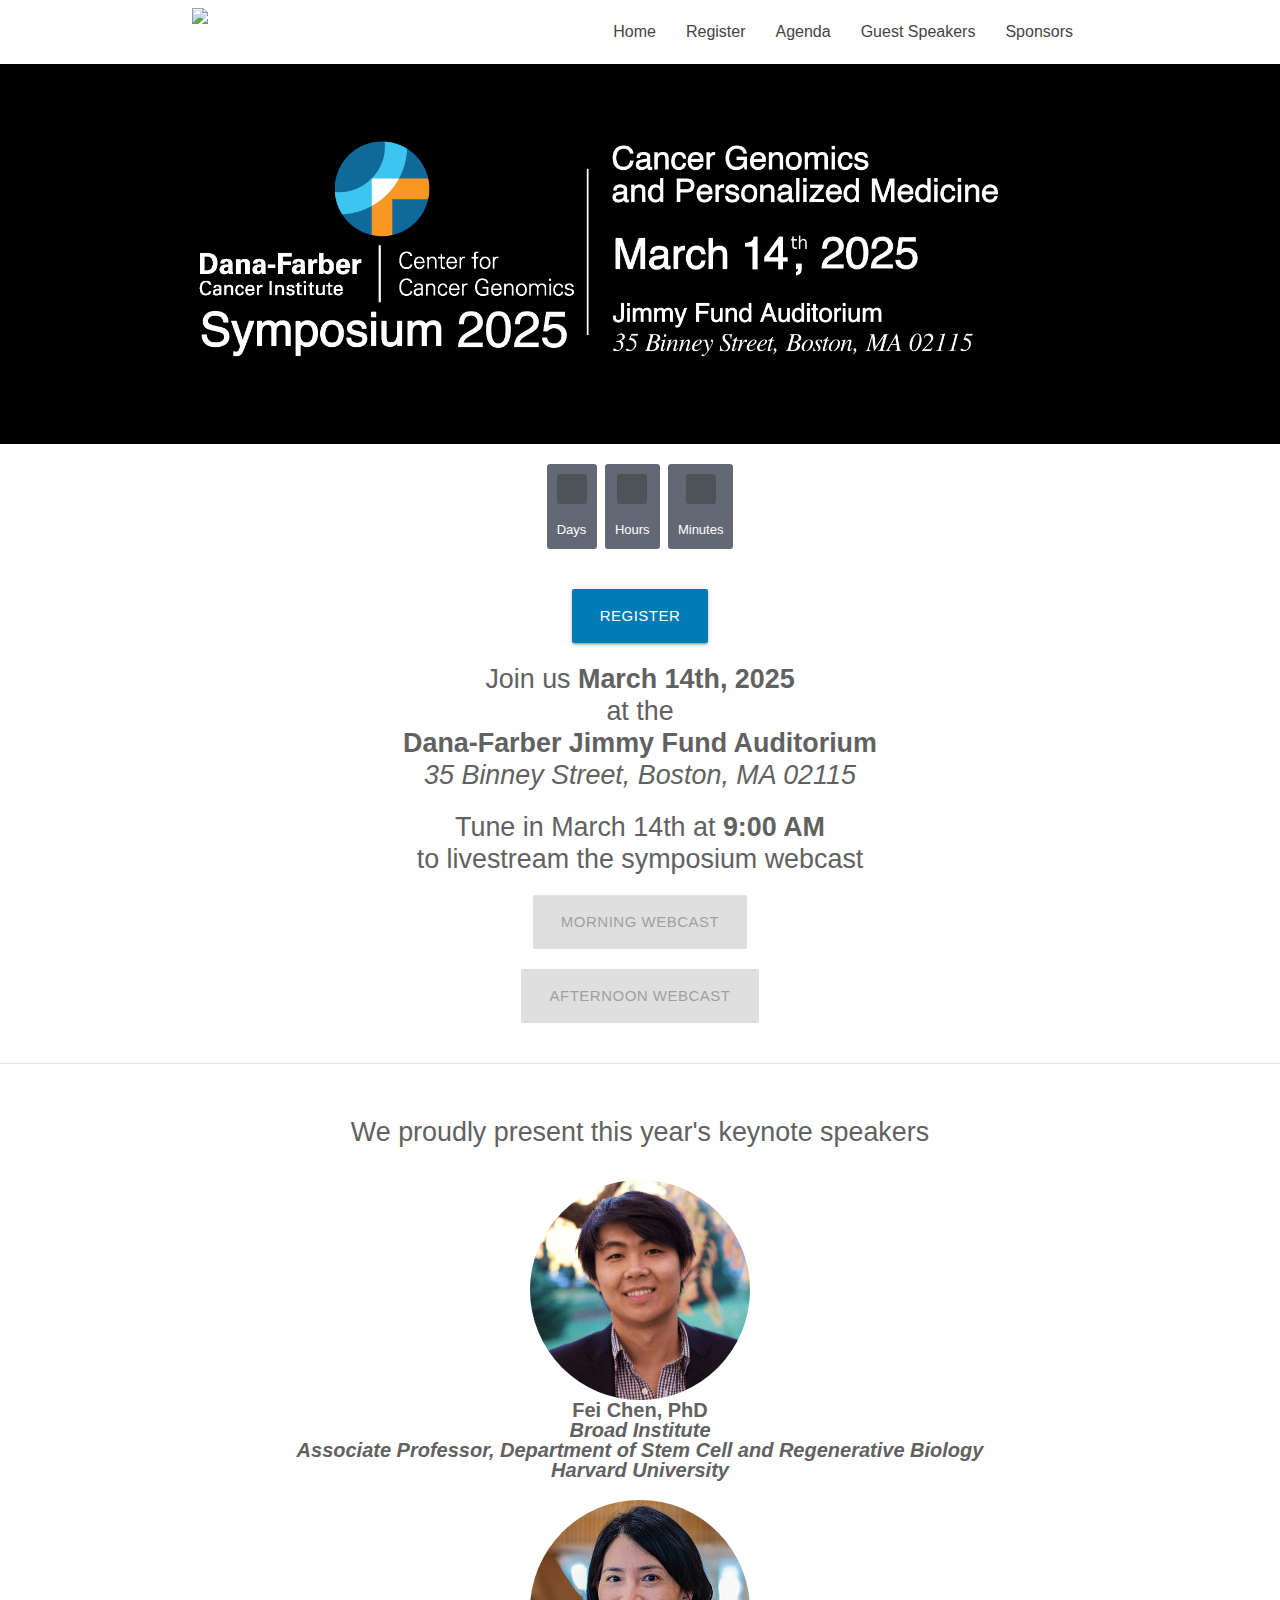
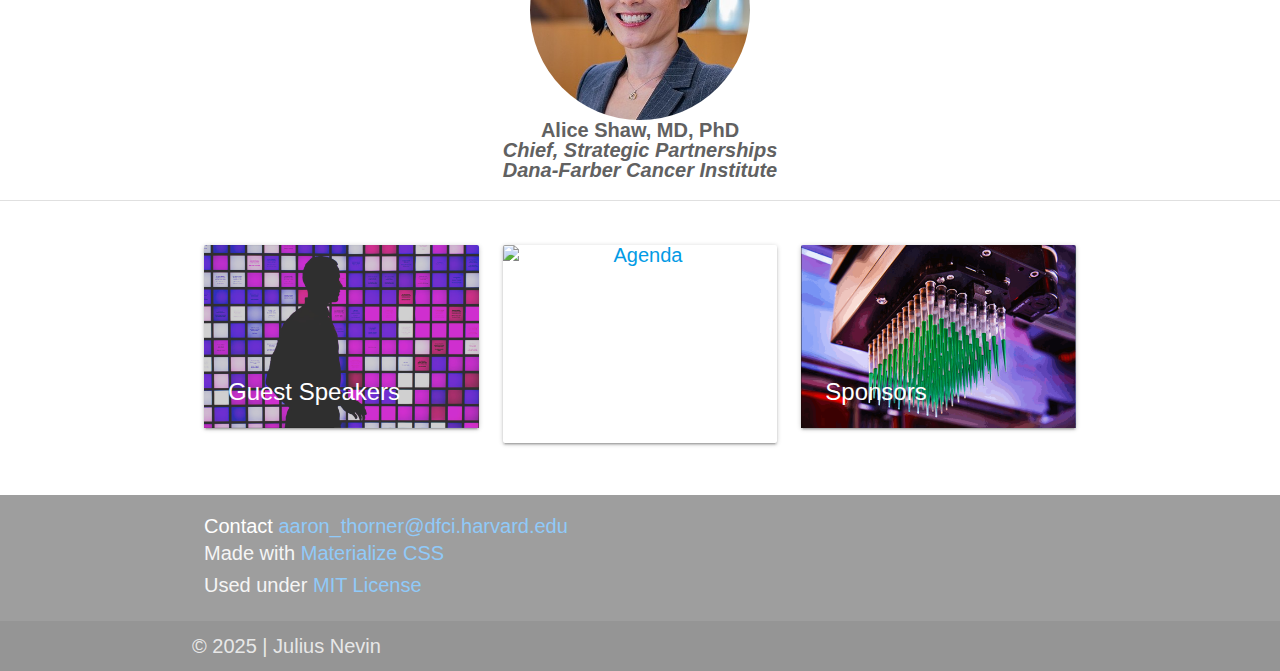
==== index.html @ 9c9f9062 "change layout of keynote speaker" ====
<!DOCTYPE html>
<html lang="en">

    <head>
        <meta content="text/html; charset=UTF-8" http-equiv="Content-Type"/>
        <meta content="width=device-width, initial-scale=1" name="viewport"/>
        <title>CCG Symposium 2025 | Home</title>

        <!-- CSS  -->
        <link href="https://fonts.googleapis.com/icon?family=Material+Icons" rel="stylesheet">
        <link href="css/materialize.css" media="screen,projection" rel="stylesheet" type="text/css"/>
        <link href="css/materialize.min.css" media="screen,projection" rel="stylesheet" type="text/css"/>
        <link href="css/style.css" media="screen,projection" rel="stylesheet" type="text/css"/>
        <link href="css/materialize-social.css" media="screen,projection" rel="stylesheet" type="text/css"/>

        <link href="img/favicon.png" rel="icon">

    </head>

    <body>
        <nav class="white" role="navigation">
            <div class="nav-wrapper container">
                <a class="brand-logo" href="https://www.dana-farber.org/research/departments-centers-and-labs/integrative-research-centers/center-for-cancer-genome-discovery/" id="logo-container"><img src="https://www.dana-farber.org/ui/images/img-logo-2x-new.png" style="padding-top: 8px;" width="180"></a>
                <ul class="right hide-on-med-and-down">
                    <li>
                        <a href="index.html">Home</a>
                    </li>
                    <li>
                        <a href="https://docs.google.com/forms/d/e/1FAIpQLScuDEFAcvPMx43AKzjFVj-ldw7Z3uM3o5O2-CAocFxZSpXT2A/viewform">Register</a>
                    </li>
                    <li>
                        <a href="2025_Symposium_Agenda.pdf">Agenda</a>
                    </li>
                    <li>
                        <a href="guests.html">Guest Speakers</a>
                    </li>
                    <li>
                        <a href="sponsors.html">Sponsors</a>
                    </li>
                </ul>

                <ul class="sidenav" id="nav-mobile">
                    <li>
                        <a href="index.html">Home</a>
                    </li>
                    <li>
                        <a href="https://docs.google.com/forms/d/e/1FAIpQLScuDEFAcvPMx43AKzjFVj-ldw7Z3uM3o5O2-CAocFxZSpXT2A/viewform">Register</a>
                    </li>
                    <li>
                        <a href="2025_Symposium_Agenda.pdf">Agenda</a>
                    </li>
                    <li>
                        <a href="guests.html">Guest Speakers</a>
                    </li>
                    <li>
                        <a href="sponsors.html">Sponsors</a>
                    </li>
                </ul>
                <a class="sidenav-trigger" data-target="nav-mobile" href="#">
                    <i class="material-icons">menu</i>
                </a>
            </div>
        </nav>

        <div class="parallax-container" id="index-banner">
            <div class="parallax">
                <div id="particles-js"></div>
            </div>
            <a name="home"></a>
            <div class="container">
                <div class="row center">
                    <style>
                        /* CSS to set the background gif */
                        #index-banner {
                            background-image: url('img/banner_bg.gif');
                            background-size: cover;  /* Ensures the gif covers the entire container */
                            background-position: center center;  /* Center the gif */
                            background-repeat: no-repeat;  /* Prevents repeating the gif */
                            height: 35vh;  /* Adjust the height of the container */
                            display: flex;  /* Enables flexbox */
                            justify-content: center;  /* Centers content horizontally */
                            align-items: center;  /* Centers content vertically */
                        }
        
                        /* Ensures the gfg container (which holds the logo) is centered in the container */
                        .gfg {
                            display: flex;  /* Enables flexbox within the gfg container */
                            justify-content: center;  /* Centers the logo horizontally */
                            align-items: center;  /* Centers the logo vertically */
                            max-width: 100%;
                            text-align: center;
                            width: 100%;  /* Ensures it takes up the full width of its parent */
                            height: 100%;  /* Ensures it takes up the full height of its parent */
                        }
        
                        /* Ensures the logo is scaled properly */
                        img {
                            max-width: 100%;  /* Logo will scale down for smaller screen sizes */
                            height: auto;  /* Maintains aspect ratio of the logo */
                            display: block;  /* Ensures the image is treated as a block-level element */
                        }
                    </style>
                    <div class="gfg">
                        <img src="img/ccg_logo_alt.png" 
                             srcset="img/ccg_logo_alt.png 500w, 
                                     img/ccg_logo.png" 
                             sizes="(min-width:992px) 100vw">
                    </div>
                </div>
            </div>
        </div>

        <br>
      
<div class="row center">

                <div id="clockdiv">
                    <div>
                        <span class="days" id="day"></span>
                        <div class="small">
                            <small>Days</small>
                        </div>
                    </div>
                    <div>
                        <span class="hours" id="hour"></span>
                        <div class="small">
                            <small>Hours</small>
                        </div>
                    </div>
                    <div>
                        <span class="minutes" id="minute"></span>
                        <div class="small">
                            <small>Minutes</small>
                        </div>
                    </div>
    
                    </div>
                </div>

        <style>
            small {
                font-size: small;
            }
        </style>


<br>

 <div class="row center">
                  
                  <a class="waves-effect waves-light btn-large linkedin" href="https://docs.google.com/forms/d/e/1FAIpQLScuDEFAcvPMx43AKzjFVj-ldw7Z3uM3o5O2-CAocFxZSpXT2A/viewform">REGISTER</a>

              </div>

<div class="row center">
  <p class="flow-text">
  <strong class ="grey-text text-darken-2">Join us <b>March 14th, 2025</b><br>at the<br><b>Dana-Farber Jimmy Fund Auditorium</b><br><i>35 Binney Street, Boston, MA 02115</i></strong></p>
<br>
      <p class="flow-text">
      <strong class ="grey-text text-darken-2">Tune in March 14th at <b>9:00 AM</b> <br>to livestream the symposium webcast</strong></p>

<br>
                  
                  <a class="waves-effect waves-light btn-large disabled yellow darken-3" href="https://mgb.mediasite.com/Mediasite/Play/a58057235db84063a9b4637b9a6778331d">Morning Webcast</a>

              <br><br>
                  
                  <a class="waves-effect waves-light btn-large disabled yellow darken-3" href="https://mgb.mediasite.com/Mediasite/Play/4dd191134ef94609bdcbb9f4792314cd1d">Afternoon Webcast</a>

              </div>
    
    <br>
              <div class="divider"></div>

            </div>

        </div>
</div>
<br>


<div class="row center">
    <!-- Flex container for the images -->
    <p class="flow-text"><br>
        <strong class ="grey-text text-darken-2">We proudly present this year's keynote speakers
            <br><br>
            <div class="images-container">
                <img src="img/guests/chen.png" alt="" width="220px" class="circle">
            </div>
            <b>Fei Chen, PhD<br><i>Broad Institute<br>Associate Professor, Department of Stem Cell and Regenerative Biology<br>Harvard University</i></b>
            <br><br>
            <div class="images-container">
                <img src="img/guests/shaw.jpg" alt="" width="220px" class="circle">
            </div>
            <b>Alice Shaw, MD, PhD<br><i>Chief, Strategic Partnerships<br>Dana-Farber Cancer Institute</i></b></strong></p>
    <br>
    <div class="divider"></div>
</div>

<div class="parallax">
    <div id="particles-js"></div>
</div>

<style>
    /* Flexbox to arrange the images side by side by default */
    .images-container {
        display: flex;
        justify-content: center;
        gap: 20px;  /* Adds space between the images */
        align-items: center;
        flex-wrap: wrap;  /* Ensures wrapping happens if the container is small */
    }

    /* Make sure the images are responsive */
    .images-container img {
        max-width: 100%; /* Ensures images scale with the container */
        height: auto; /* Maintains aspect ratio */
    }

    /* Media query for screen widths 400px or less */
    @media (max-width: 400px) {
        .images-container {
            flex-direction: column;  /* Stack the images vertically */
            align-items: center;  /* Center the images horizontally */
        }
    }
</style>

<div class="parallax">
<div id="particles-js">
    


</a></html></div></div></body></html></div><div class="section"><div class="container"><div class="row center"><div class="col s12 m4"><div class="card"><div class="card-image waves-effect waves-block waves-light"><a href="./guests.html">
<img alt="Guest Speakers" class="responsive-img wp-post-image" height="220" src="img/guests.jpg" title="Guest Speakers" width="305">
<span class="card-title home">
    <font style="vertical-align: inherit;">
        <font style="vertical-align: inherit;">Guest Speakers</font>
    </font>
</span></a></div></div></div><div class="col s12 m4"><div class="card"><div class="card-image waves-effect waves-block waves-light"><a href="2025_Symposium_Agenda.pdf">
<img alt="Agenda" class="responsive-img wp-post-image" height="220" src="img/dana.png" title="Agenda" width="305">
<span class="card-title home">
    <font style="vertical-align: inherit;">
        <font style="vertical-align: inherit;">Agenda</font>
    </font>
</span></a></div></div></div><div class="col s12 m4"><div class="card"><div class="card-image waves-effect waves-block waves-light"><a href="sponsors.html">
<img alt="Sponsors" class="responsive-img wp-post-image" height="220" src="img/sponsors.png" title="Sponsors" width="305">
<span class="card-title home">
    <font style="vertical-align: inherit;">
        <font color="white" style="vertical-align: inherit;">Sponsors</font>
    </font>
</span></a></div></div></div></div></div></div><footer class="page-footer grey"><div class="container"><div class="row"><div class="col l6 s12"><h5 class="white-text">Contact <a class="blue-text text-lighten-3" href="mailto:aaron_thorner@dfci.harvard.edu">aaron_thorner@dfci.harvard.edu</a><br></p></h5><p class="grey-text text-lighten-4">Made with <a class="blue-text text-lighten-3" href="http://materializecss.com">Materialize CSS</a><br></p><p class="grey-text text-lighten-4">Used under <a class="blue-text text-lighten-3" href="https://github.com/Dogfalo/materialize/blob/master/LICENSE">MIT
                                                                            License</a></p></div><div class="col l3 s12"></div></div></div><div class="footer-copyright"><div class="container">&copy; 2025 | Julius Nevin</div></div></footer>
                                                                            
<!--  Scripts-->
<script src="https://code.jquery.com/jquery-2.1.1.min.js"></script>
<script src="js/materialize.js"></script><script src="js/init.js"></script>
<script src="http://cdn.jsdelivr.net/particles.js/2.0.0/particles.min.js"></script>
<!--<script src="js/particles.js"></script><script src="js/particles.min.js"></script>-->
<script src="js/app.js"></script>
<script>var deadline = new Date("March 14, 2025 08:30:00").getTime();

var x = setInterval(function () {
        var now = new Date().getTime();
        var t = deadline - now;

        // Check if the deadline has passed
        if (t < 0) {
            clearInterval(x);  // Stop the countdown
            // Set all time units to 0 if the deadline has passed
            document.getElementById("day").innerHTML = 0;
            document.getElementById("hour").innerHTML = 0;
            document.getElementById("minute").innerHTML = 0;
            document.getElementById("second").innerHTML = 0;
        } else {
            // Calculate days, hours, minutes, and seconds if the deadline has not passed
            var days = Math.floor(t / (1000 * 60 * 60 * 24));
            var hours = Math.floor((t % (1000 * 60 * 60 * 24)) / (1000 * 60 * 60));
            var minutes = Math.floor((t % (1000 * 60 * 60)) / (1000 * 60));
            var seconds = Math.floor((t % (1000 * 60)) / 1000);

            // Update countdown display
            document.getElementById("day").innerHTML = days;
            document.getElementById("hour").innerHTML = hours;
            document.getElementById("minute").innerHTML = minutes;
            document.getElementById("second").innerHTML = seconds;
        }
    }, 1000);
</script>

<meta content="width=device-width, initial-scale=1" name="viewport"><style>body {
    font-family: Arial, Helvetica, sans-serif;
    font-size: 20px;
}

#myBtn {
    display: none;
    position: fixed;
    bottom: 20px;
    right: 30px;
    z-index: 99;
    font-size: 18px;
    border: none;
    outline: none;
    background-color: rgba(73, 72, 72, 0.514);
    color: white;
    cursor: pointer;
    padding: 15px;
    border-radius: 4px;
}

#myBtn {
      display: none;
      position: fixed;
      bottom: 20px;
      right: 30px;
      z-index: 99;
      font-size: 18px;
      border: none;
      outline: none;
      background-color: rgba(73, 72, 72, 0.514);
      color: white;
      cursor: pointer;
      padding: 15px;
      border-radius: 4px;
    }

    #myBtn:hover {
      background-color: #555;
    }
  </style>
  </head>

  <body>

    <button onclick="topFunction()" id="myBtn" title="Go to top">▲</button>

    <script>

      window.onscroll = function () { scrollFunction() };

      function scrollFunction() {
        if (document.body.scrollTop > 50 || document.documentElement.scrollTop > 50) {
          document.getElementById("myBtn").style.display = "block";
        } else {
          document.getElementById("myBtn").style.display = "none";
        }
      }

      // When the user clicks on the button, scroll to the top of the document
      function topFunction() {
        document.body.scrollTop = 0;
        document.documentElement.scrollTop = 0;
      }
    </script>

  </body>

</html>
---- css/style.css ----
/* Custom Stylesheet */
/**
 * Use this file to override Materialize files so you can update
 * the core Materialize files in the future
 *
 * Made By MaterializeCSS.com
 */

a[disabled="disabled"] {
  pointer-events: none;
}
 
nav ul a,
nav .brand-logo {
  color: #444;
}

p {
  line-height: 2rem;
}

.sidenav-trigger {
  color: #204c70;
}

.parallax-container {
  min-height: 380px;
  line-height: 0;
  height: auto;
  color: rgba(255,255,255,.9);
}
  .parallax-container .section {
    width: 100%;
  }

@media only screen and (max-width : 992px) {
  .parallax-container .section {
    position: absolute;
    top: 40%;
  }
  #index-banner .section {
    top: 10%;
  }
}

@media only screen and (max-width : 600px) {
  #index-banner .section {
    top: 0;
  }
}

#clockdiv{
  font-family: sans-serif;
  color: #fff;
  display: inline-block;
  font-weight: 100;
  text-align: center;
  font-size: 30px;
}

#clockdiv > div{
  padding: 10px;
  border-radius: 3px;
  background: rgb(100, 104, 117);
  display: inline-block;
}

#clockdiv div > span{
  padding: 15px;
  border-radius: 3px;
  background: rgb(78, 83, 88);
  display: inline-block;
}

.icon-block {
  padding: 0 15px;
}
.icon-block .material-icons {
  font-size: inherit;
}

footer.page-footer {
  margin: 0;
}

/* =============================================================================
   HTML5 CSS Reset Minified - Eric Meyer
   ========================================================================== */

   html,body,div,span,object,iframe,h1,h2,h3,h4,h5,h6,p,blockquote,pre,abbr,address,cite,code,del,dfn,em,img,ins,kbd,q,samp,small,strong,sub,sup,var,b,i,dl,dt,dd,ol,ul,li,fieldset,form,label,legend,table,caption,tbody,tfoot,thead,tr,th,td,article,aside,canvas,details,figcaption,figure,footer,header,hgroup,menu,nav,section,summary,time,mark,audio,video{margin:0;padding:0;border:0;outline:0;font-size:100%;vertical-align:baseline;background:transparent}
   body{line-height:1}
   article,aside,details,figcaption,figure,footer,header,hgroup,menu,nav,section{display:block}
   nav ul{list-style:none}
   blockquote,q{quotes:none}
   blockquote:before,blockquote:after,q:before,q:after{content:none}
   a{margin:0;padding:0;font-size:100%;vertical-align:baseline;background:transparent;text-decoration:none}
   mark{background-color:#ff9;color:#000;font-style:italic;font-weight:bold}
   del{text-decoration:line-through}
   abbr[title],dfn[title]{border-bottom:1px dotted;cursor:help}
   table{border-collapse:collapse;border-spacing:0}
   hr{display:block;height:1px;border:0;border-top:1px solid #ccc;margin:1em 0;padding:0}
   input,select{vertical-align:middle}
   li{list-style:none}
   
   
   /* =============================================================================
      My CSS
      ========================================================================== */
   
   
   
   .js-count-particles{
     font-size: 1.1em;
   }
   
   #stats,
   .count-particles{
     -webkit-user-select: none;
     margin-top: 5px;
     margin-left: 5px;
   }
   
   #stats{
     border-radius: 3px 3px 0 0;
     overflow: hidden;
   }
   
   .count-particles{
     border-radius: 0 0 3px 3px;
   }
   
   
   /* ---- particles.js container ---- */
   
   #particles-js{
     width: 100%;
     height: 100%;
     background-color: #000000;
     background-image: genes.jpg;
     background-size: cover;
     background-position: 50% 50%;
     background-repeat: no-repeat;
   }
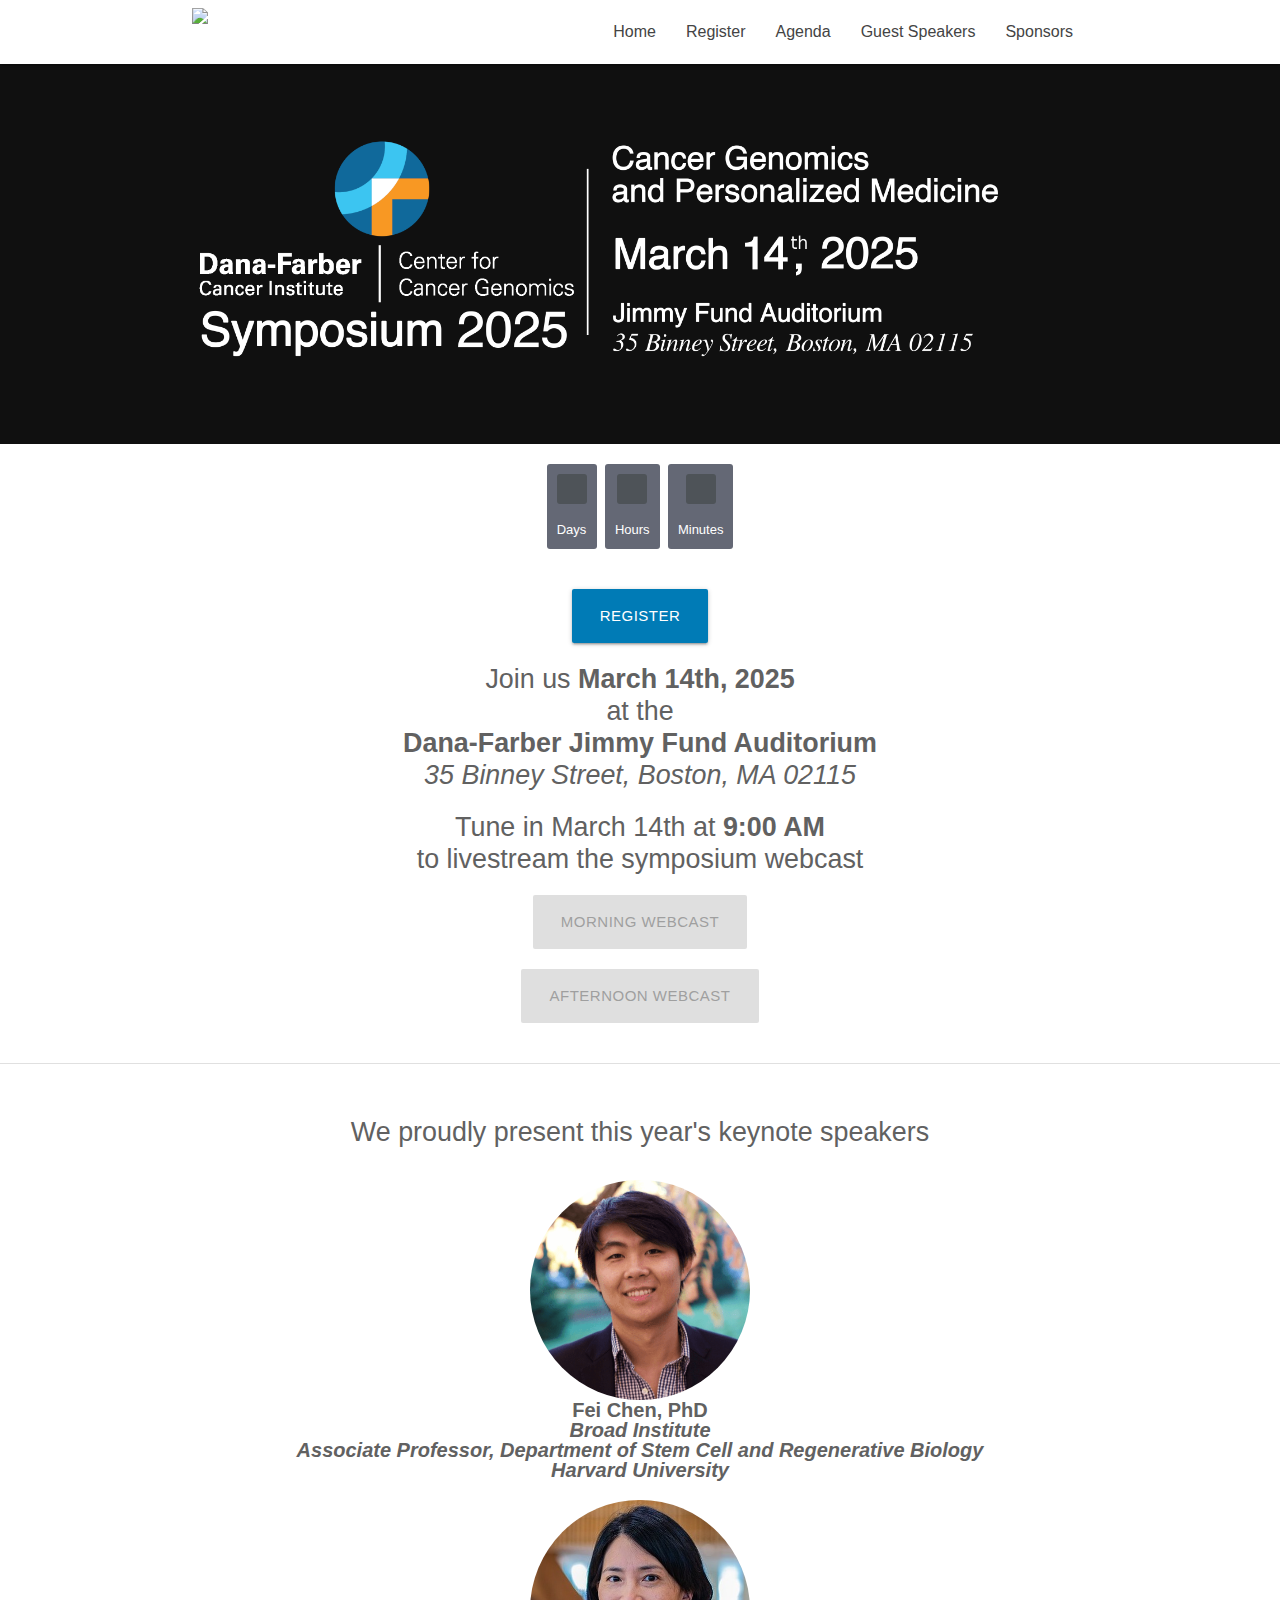
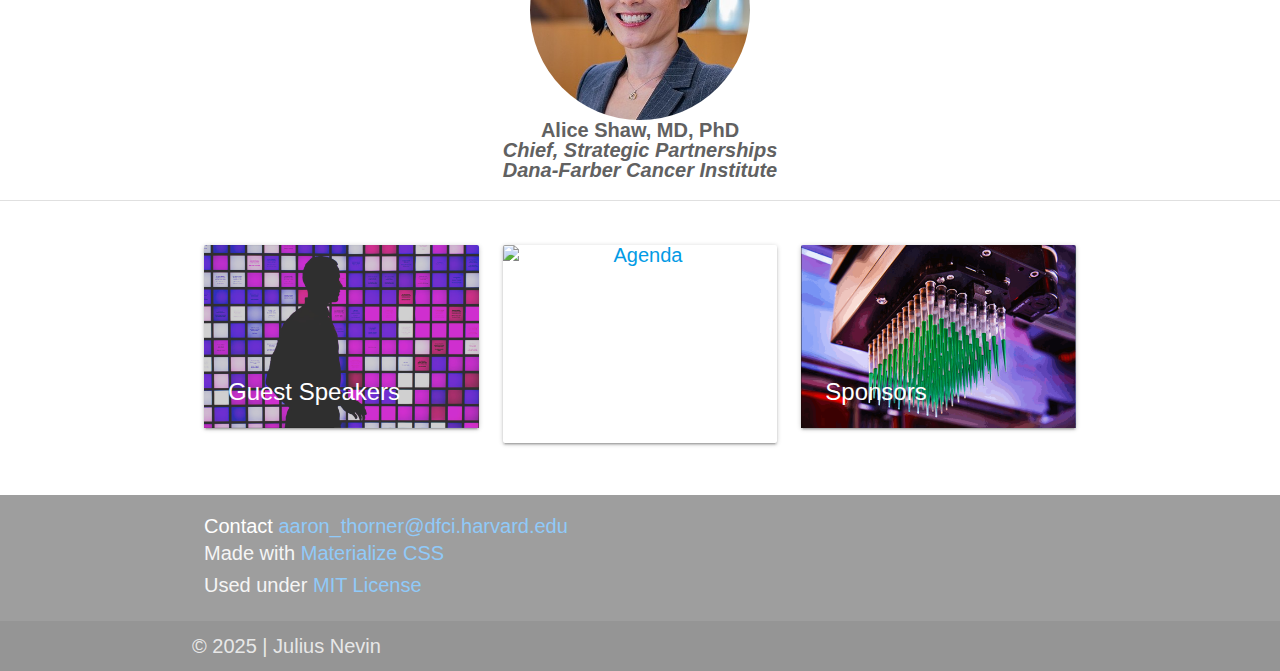
==== commit e4cee156: "darken gif banner" ====
--- a/index.html
+++ b/index.html
@@ -74,7 +74,7 @@
                         #index-banner {
                             background-image: url('img/banner_bg.gif');
                             background-size: cover;  /* Ensures the gif covers the entire container */
-                            background-position: center center;  /* Center the gif */
+                            background-position: left;  /* Center the gif */
                             background-repeat: no-repeat;  /* Prevents repeating the gif */
                             height: 35vh;  /* Adjust the height of the container */
                             display: flex;  /* Enables flexbox */
@@ -255,7 +255,7 @@
 <!--  Scripts-->
 <script src="https://code.jquery.com/jquery-2.1.1.min.js"></script>
 <script src="js/materialize.js"></script><script src="js/init.js"></script>
-<script src="http://cdn.jsdelivr.net/particles.js/2.0.0/particles.min.js"></script>
+<!--<script src="http://cdn.jsdelivr.net/particles.js/2.0.0/particles.min.js"></script>-->
 <!--<script src="js/particles.js"></script><script src="js/particles.min.js"></script>-->
 <script src="js/app.js"></script>
 <script>var deadline = new Date("March 14, 2025 08:30:00").getTime();
--- a/css/style.css
+++ b/css/style.css
@@ -135,13 +135,15 @@
    #particles-js{
      width: 100%;
      height: 100%;
-     background-color: #000000;
+     background-color: #101010;
      background-image: genes.jpg;
      background-size: cover;
      background-position: 50% 50%;
      background-repeat: no-repeat;
    }
 
+   
+
 
 
    
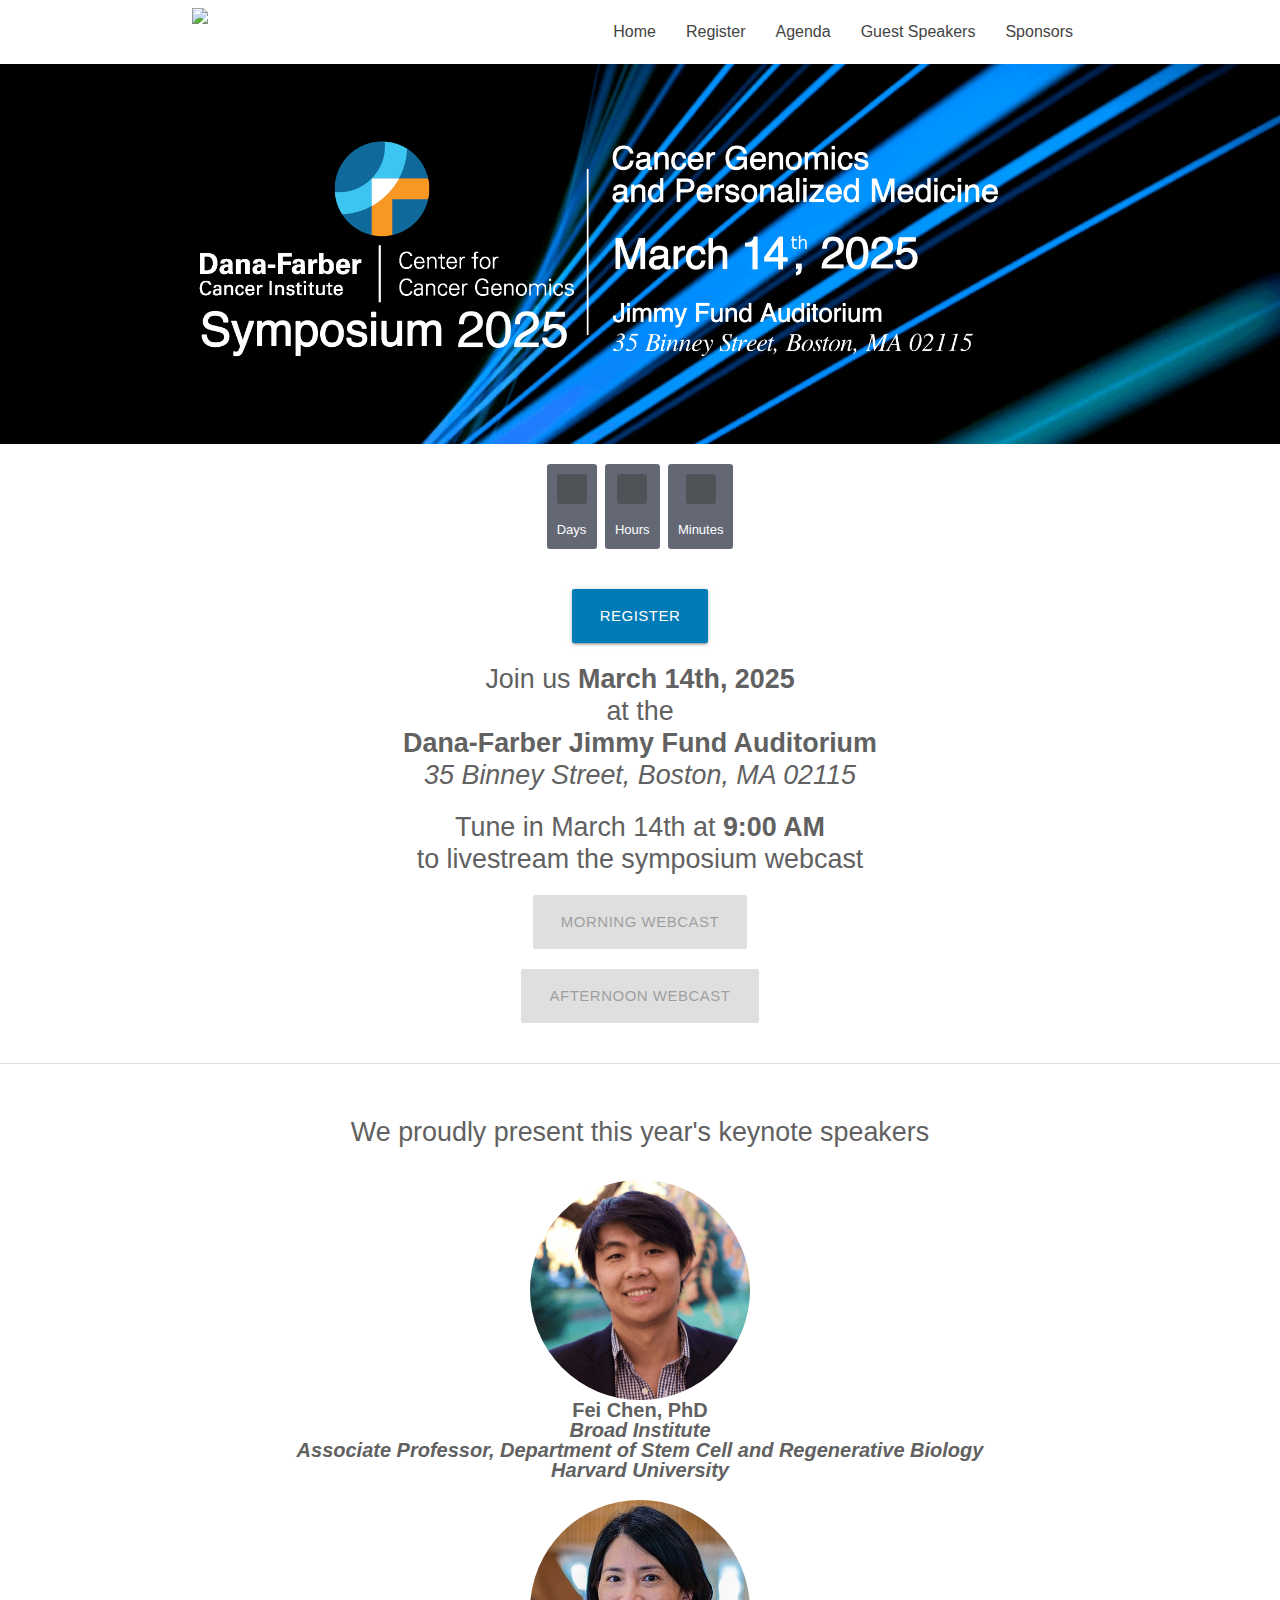
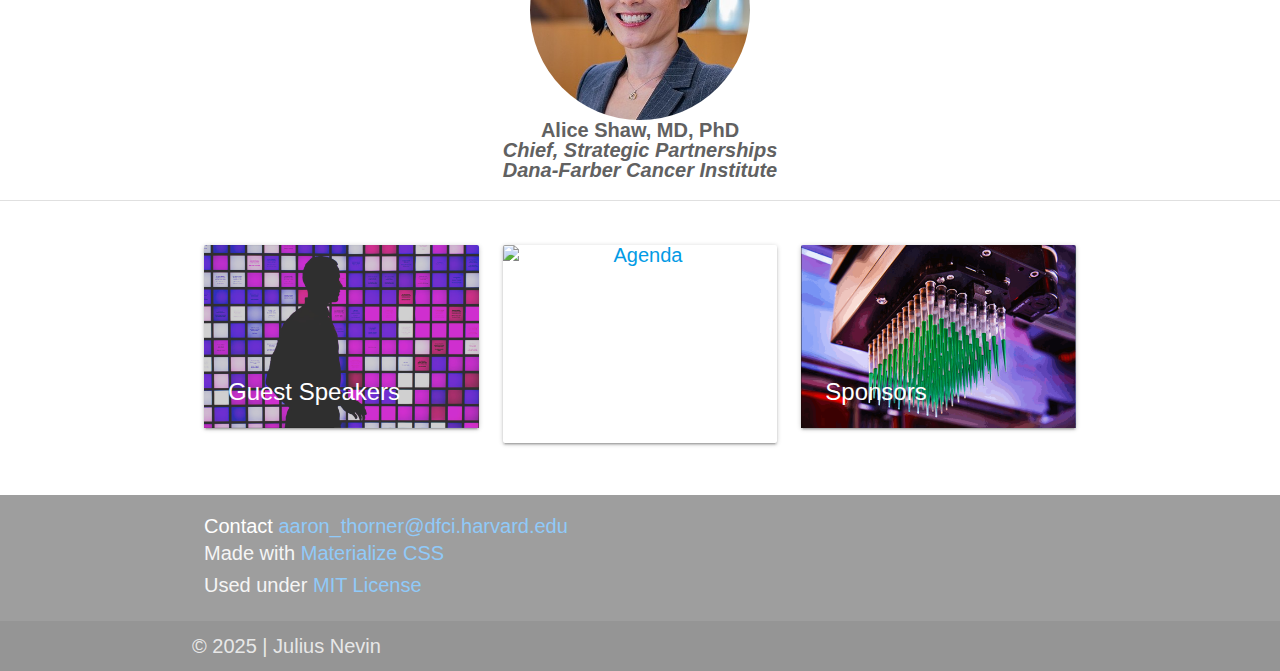
==== commit 4a240939: "make banner static" ====
--- a/index.html
+++ b/index.html
@@ -72,7 +72,7 @@
                     <style>
                         /* CSS to set the background gif */
                         #index-banner {
-                            background-image: url('img/banner_bg.gif');
+                            background-image: url('img/banner_bg.png');
                             background-size: cover;  /* Ensures the gif covers the entire container */
                             background-position: left;  /* Center the gif */
                             background-repeat: no-repeat;  /* Prevents repeating the gif */
--- a/css/style.css
+++ b/css/style.css
@@ -135,7 +135,7 @@
    #particles-js{
      width: 100%;
      height: 100%;
-     background-color: #101010;
+     background-color: #000000;
      background-image: genes.jpg;
      background-size: cover;
      background-position: 50% 50%;
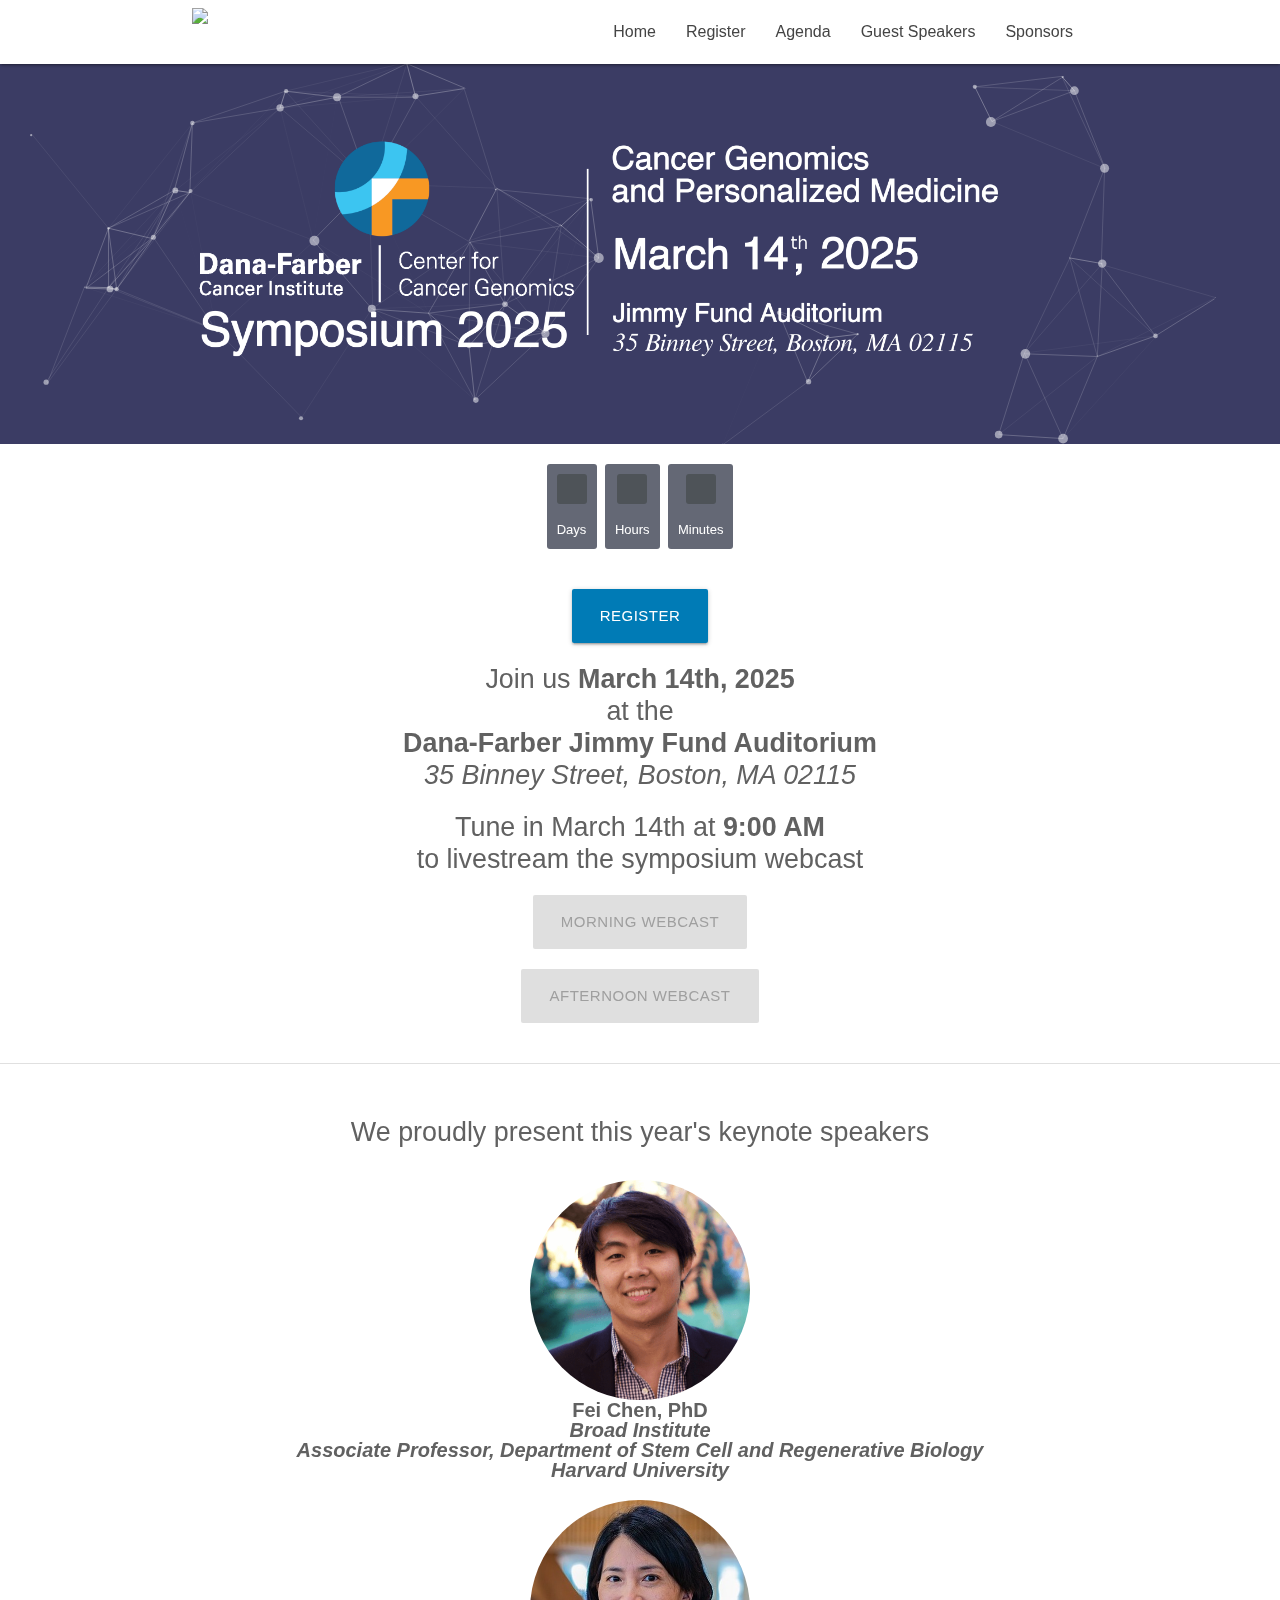
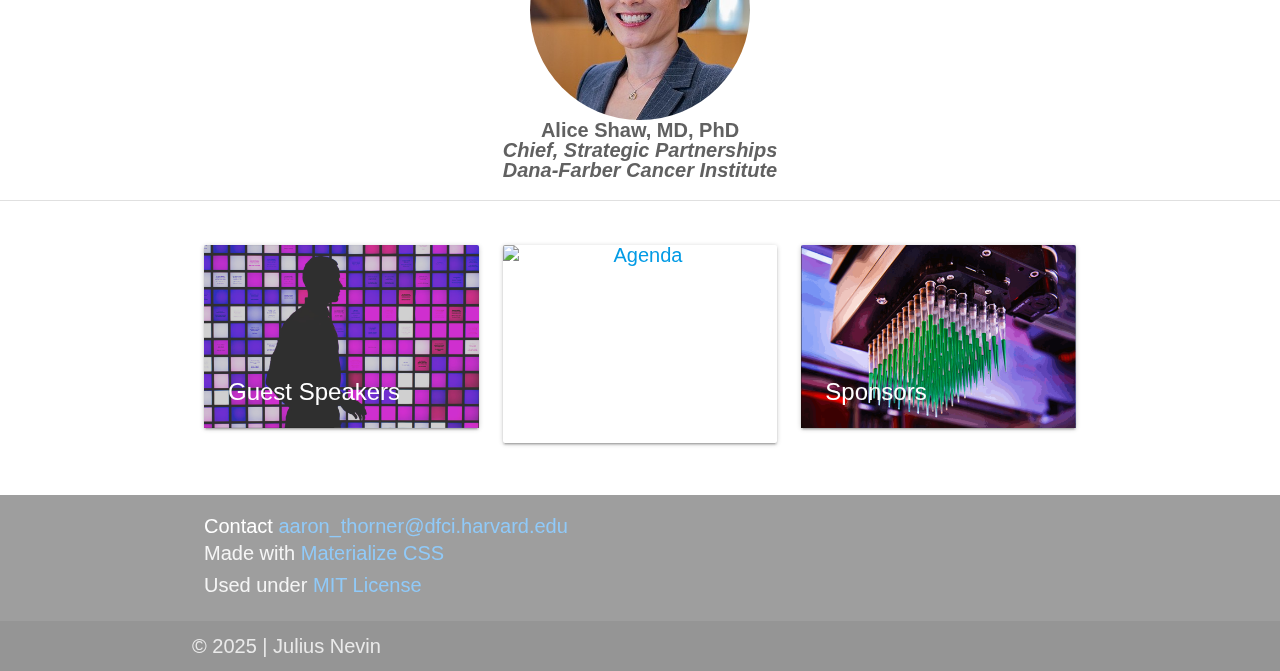
==== commit 5367cd68: "remove gif banner" ====
--- a/index.html
+++ b/index.html
@@ -71,15 +71,15 @@
                 <div class="row center">
                     <style>
                         /* CSS to set the background gif */
-                        #index-banner {
-                            background-image: url('img/banner_bg.png');
-                            background-size: cover;  /* Ensures the gif covers the entire container */
-                            background-position: left;  /* Center the gif */
-                            background-repeat: no-repeat;  /* Prevents repeating the gif */
-                            height: 35vh;  /* Adjust the height of the container */
-                            display: flex;  /* Enables flexbox */
-                            justify-content: center;  /* Centers content horizontally */
-                            align-items: center;  /* Centers content vertically */
+                         #index-banner {
+                            /*background-image: url('img/banner_bg.png');
+                            background-size: cover; 
+                            background-position: left;  
+                            background-repeat: no-repeat;*/  
+                            height: 35vh;  
+                            display: flex;  
+                            justify-content: center;  
+                            align-items: center;   
                         }
         
                         /* Ensures the gfg container (which holds the logo) is centered in the container */
@@ -255,8 +255,8 @@
 <!--  Scripts-->
 <script src="https://code.jquery.com/jquery-2.1.1.min.js"></script>
 <script src="js/materialize.js"></script><script src="js/init.js"></script>
-<!--<script src="http://cdn.jsdelivr.net/particles.js/2.0.0/particles.min.js"></script>-->
-<!--<script src="js/particles.js"></script><script src="js/particles.min.js"></script>-->
+<script src="http://cdn.jsdelivr.net/particles.js/2.0.0/particles.min.js"></script>
+<script src="js/particles.js"></script><script src="js/particles.min.js"></script>
 <script src="js/app.js"></script>
 <script>var deadline = new Date("March 14, 2025 08:30:00").getTime();
 
--- a/css/style.css
+++ b/css/style.css
@@ -135,7 +135,7 @@
    #particles-js{
      width: 100%;
      height: 100%;
-     background-color: #000000;
+     background-color: #3b3c64;
      background-image: genes.jpg;
      background-size: cover;
      background-position: 50% 50%;
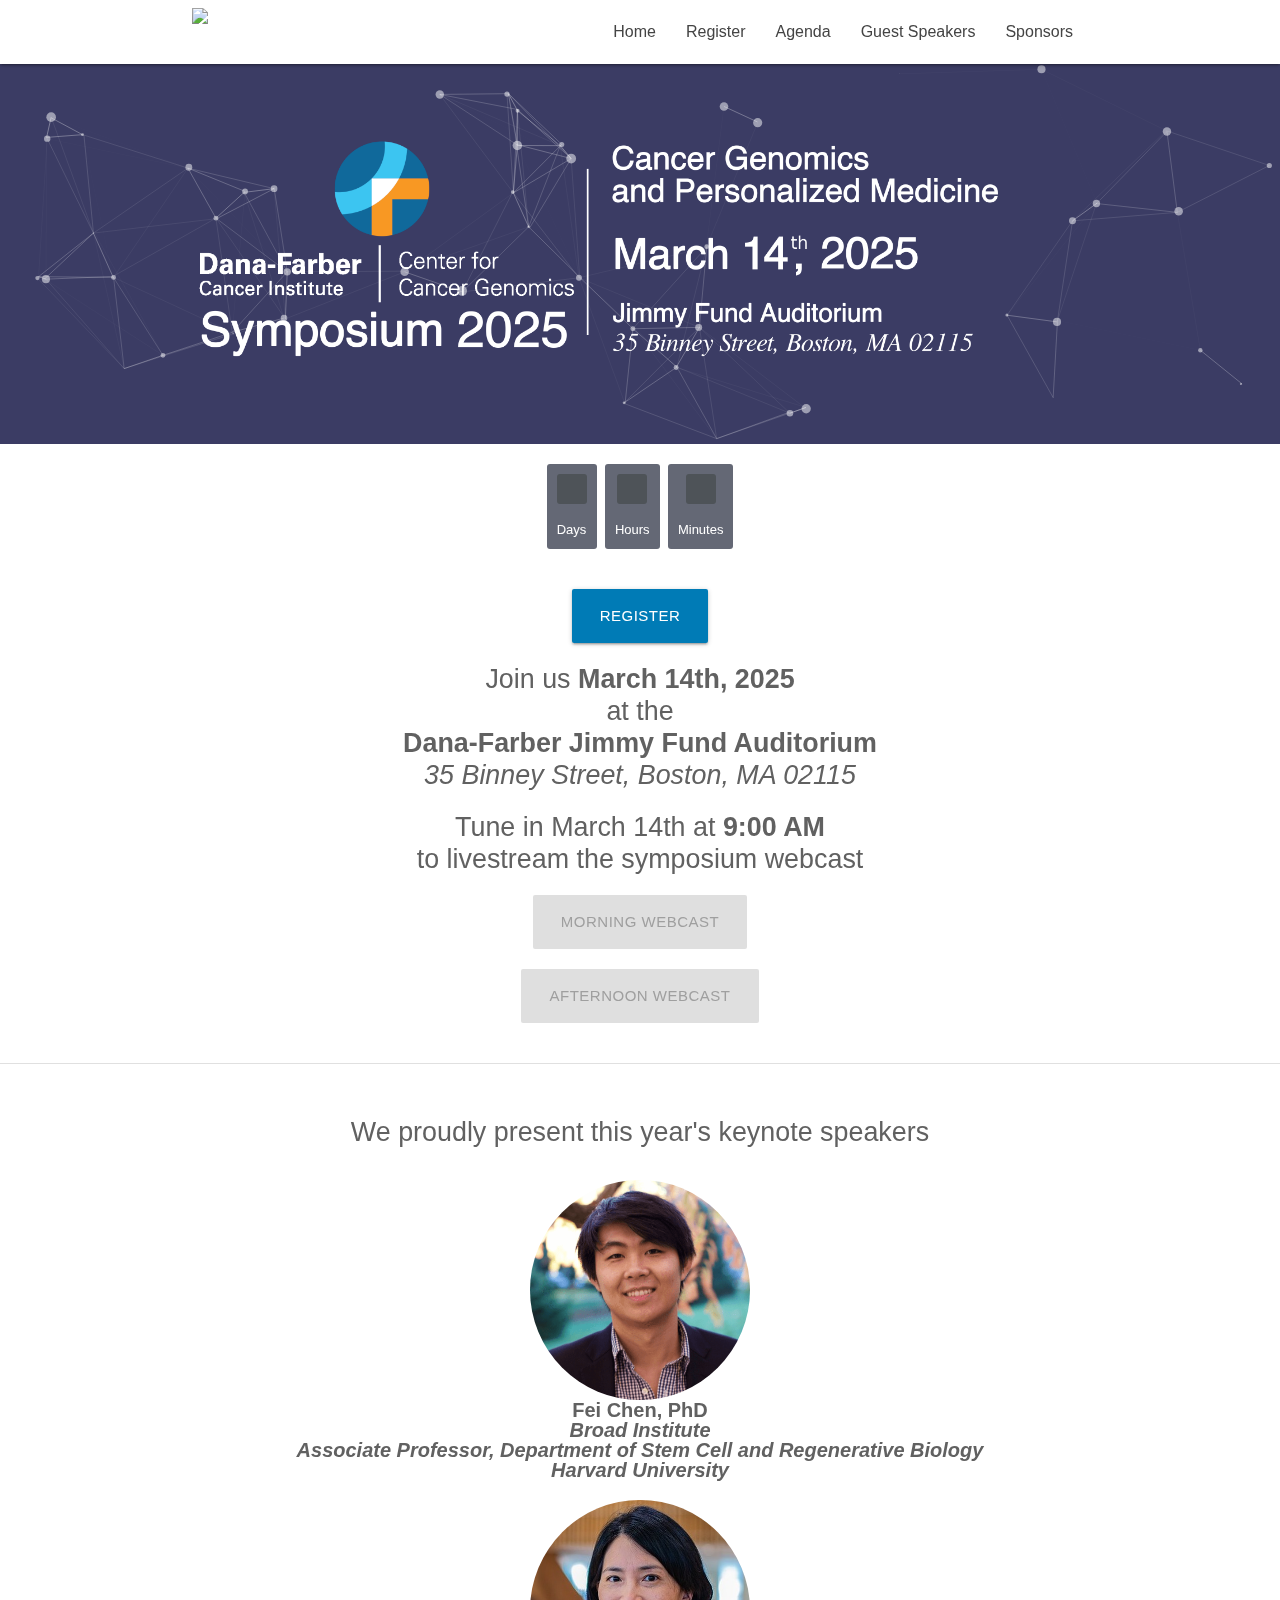
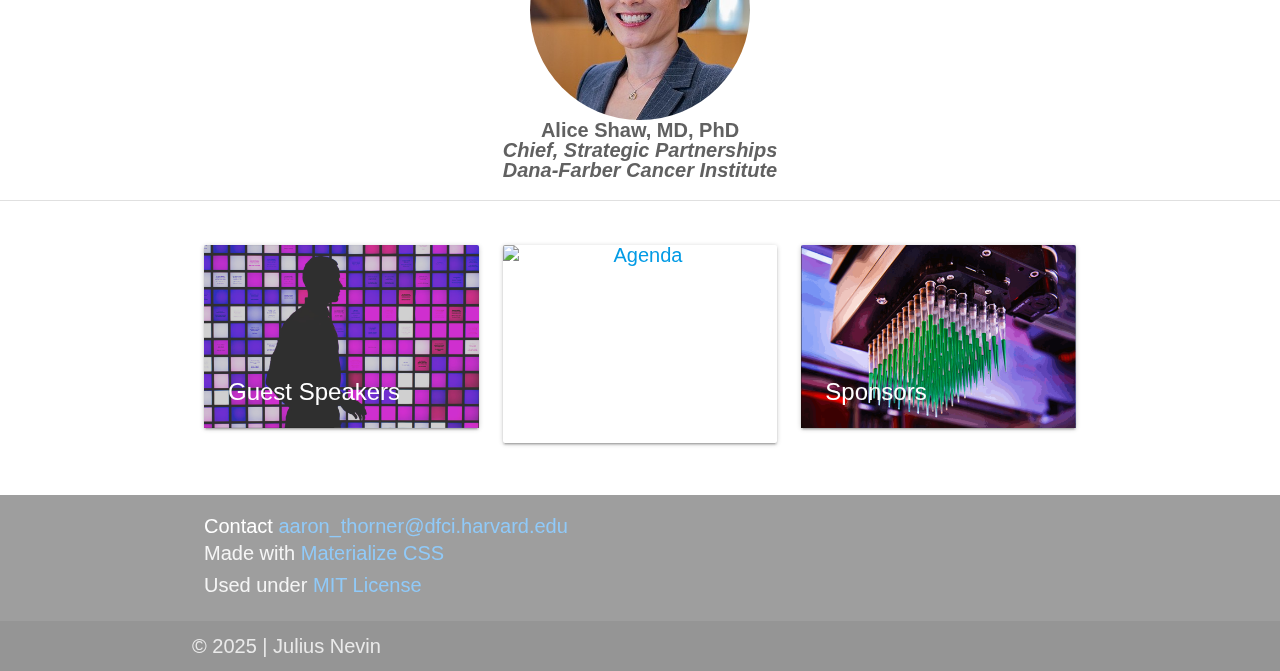
==== commit e382ac04: "removed bg image div" ====
--- a/index.html
+++ b/index.html
@@ -72,11 +72,6 @@
                     <style>
                         /* CSS to set the background gif */
                          #index-banner {
-                            /*background-image: url('img/banner_bg.png');
-                            background-size: cover; 
-                            background-position: left;  
-                            background-repeat: no-repeat;*/  
-                            height: 35vh;  
                             display: flex;  
                             justify-content: center;  
                             align-items: center;   
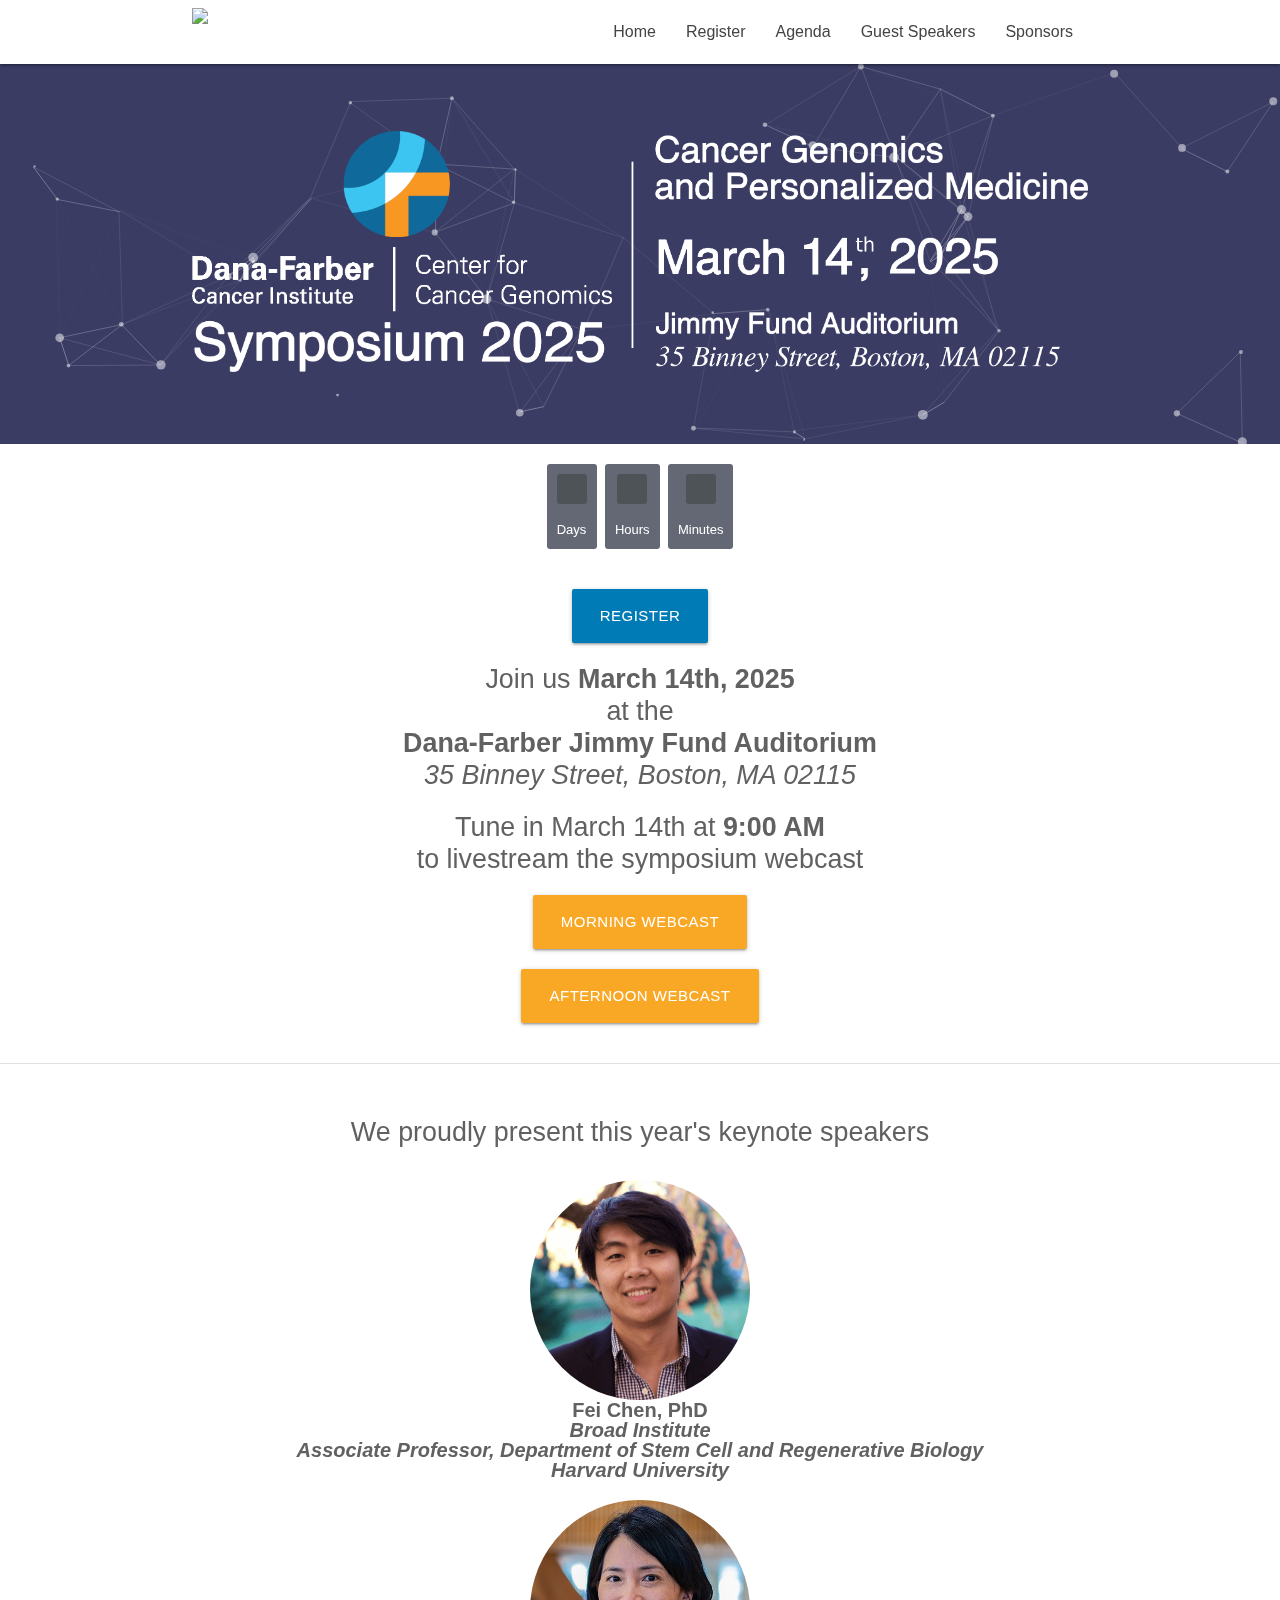
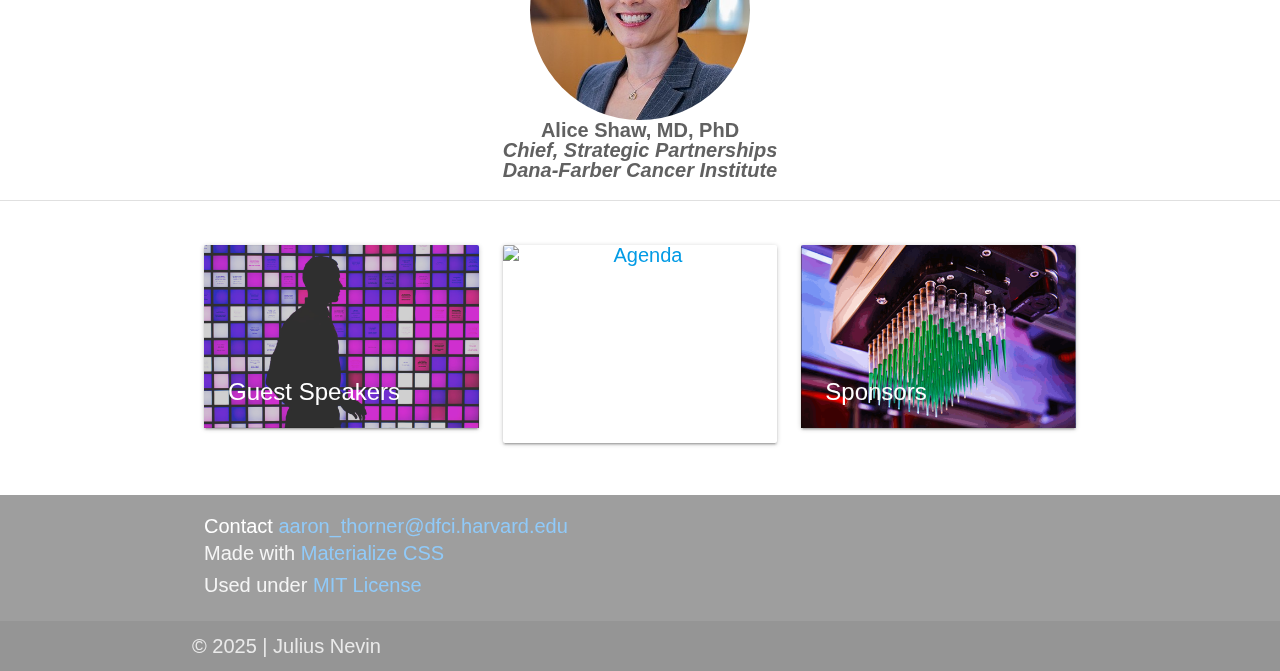
==== commit d21daf1d: "add 2025 links to webcast" ====
--- a/index.html
+++ b/index.html
@@ -156,11 +156,11 @@
 
 <br>
                   
-                  <a class="waves-effect waves-light btn-large disabled yellow darken-3" href="https://mgb.mediasite.com/Mediasite/Play/a58057235db84063a9b4637b9a6778331d">Morning Webcast</a>
+                  <a class="waves-effect waves-light btn-large yellow darken-3" href="https://mgb.mediasite.com/Mediasite/Play/ee63982960824edea40b96ac3d02db481d">Morning Webcast</a>
 
               <br><br>
                   
-                  <a class="waves-effect waves-light btn-large disabled yellow darken-3" href="https://mgb.mediasite.com/Mediasite/Play/4dd191134ef94609bdcbb9f4792314cd1d">Afternoon Webcast</a>
+                  <a class="waves-effect waves-light btn-large yellow darken-3" href="https://mgb.mediasite.com/Mediasite/Play/c2aad827cf2e42a1b807b1b274abc6b21d">Afternoon Webcast</a>
 
               </div>
     
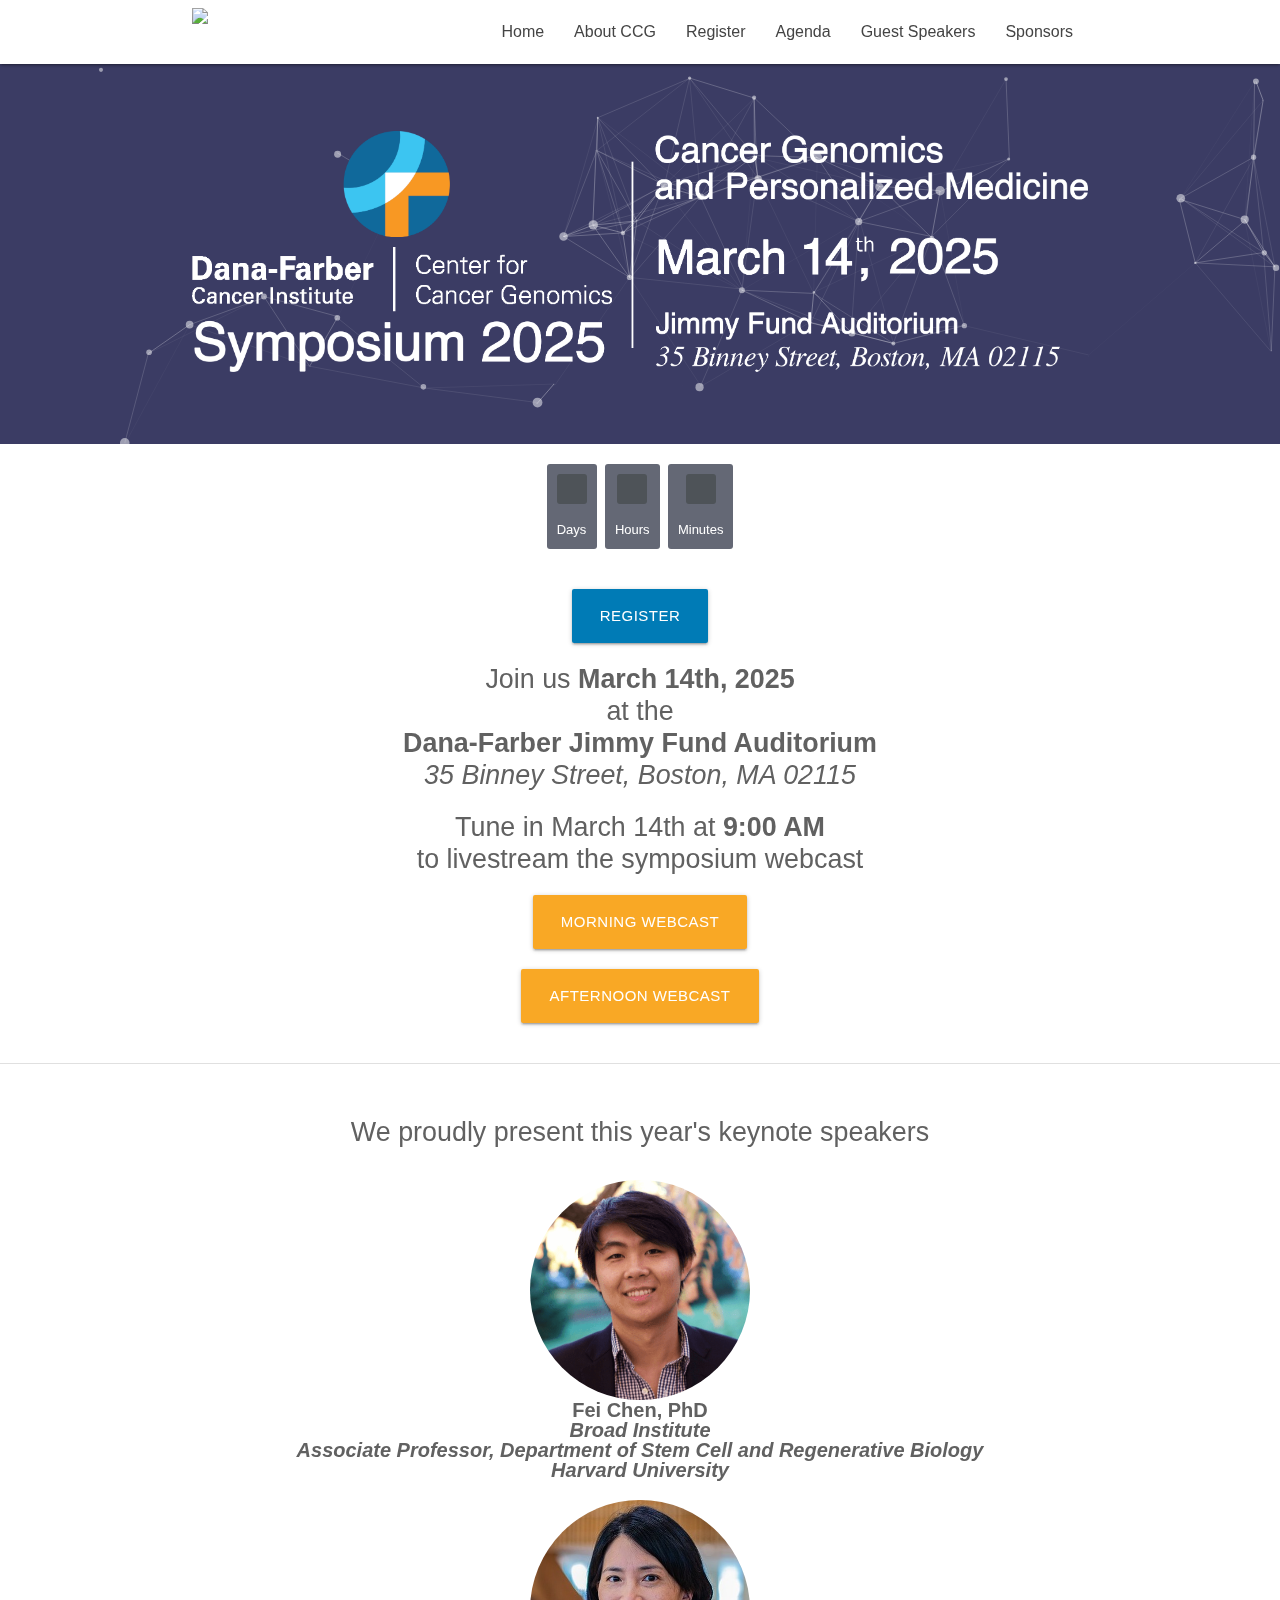
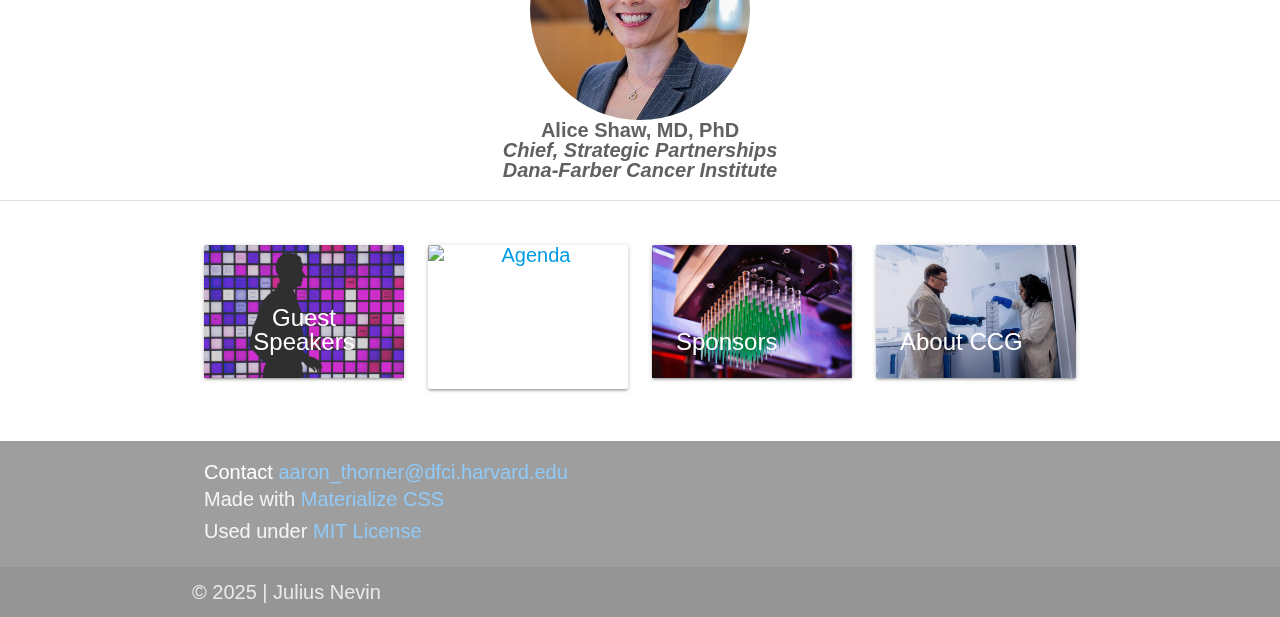
==== commit d14549d1: "add About CCG to pages" ====
--- a/index.html
+++ b/index.html
@@ -24,6 +24,9 @@
                 <ul class="right hide-on-med-and-down">
                     <li>
                         <a href="index.html">Home</a>
+                    </li>
+                    <li>
+                        <a href="https://www.dana-farber.org/research/departments-centers-and-labs/integrative-research-centers/center-for-cancer-genome-discovery/">About CCG</a>
                     </li>
                     <li>
                         <a href="https://docs.google.com/forms/d/e/1FAIpQLScuDEFAcvPMx43AKzjFVj-ldw7Z3uM3o5O2-CAocFxZSpXT2A/viewform">Register</a>
@@ -226,24 +229,30 @@
     
 
 
-</a></html></div></div></body></html></div><div class="section"><div class="container"><div class="row center"><div class="col s12 m4"><div class="card"><div class="card-image waves-effect waves-block waves-light"><a href="./guests.html">
+</a></html></div></div></body></html></div><div class="section"><div class="container"><div class="row center"><div class="col s12 m3"><div class="card"><div class="card-image waves-effect waves-block waves-light"><a href="./guests.html">
 <img alt="Guest Speakers" class="responsive-img wp-post-image" height="220" src="img/guests.jpg" title="Guest Speakers" width="305">
 <span class="card-title home">
     <font style="vertical-align: inherit;">
         <font style="vertical-align: inherit;">Guest Speakers</font>
     </font>
-</span></a></div></div></div><div class="col s12 m4"><div class="card"><div class="card-image waves-effect waves-block waves-light"><a href="2025_Symposium_Agenda.pdf">
+</span></a></div></div></div><div class="col s12 m3"><div class="card"><div class="card-image waves-effect waves-block waves-light"><a href="2025_Symposium_Agenda.pdf">
 <img alt="Agenda" class="responsive-img wp-post-image" height="220" src="img/dana.png" title="Agenda" width="305">
 <span class="card-title home">
     <font style="vertical-align: inherit;">
         <font style="vertical-align: inherit;">Agenda</font>
     </font>
-</span></a></div></div></div><div class="col s12 m4"><div class="card"><div class="card-image waves-effect waves-block waves-light"><a href="sponsors.html">
+</span></a></div></div></div><div class="col s12 m3"><div class="card"><div class="card-image waves-effect waves-block waves-light"><a href="sponsors.html">
 <img alt="Sponsors" class="responsive-img wp-post-image" height="220" src="img/sponsors.png" title="Sponsors" width="305">
 <span class="card-title home">
     <font style="vertical-align: inherit;">
         <font color="white" style="vertical-align: inherit;">Sponsors</font>
     </font>
+</span></a></div></div></div><div class="col s12 m3"><div class="card"><div class="card-image waves-effect waves-block waves-light"><a href="https://www.dana-farber.org/research/departments-centers-and-labs/integrative-research-centers/center-for-cancer-genome-discovery/">
+    <img alt="CCG" class="responsive-img wp-post-image" height="220" src="img/about_ccg.jpg" title="About CCG" width="305">
+    <span class="card-title home">
+        <font style="vertical-align: inherit;">
+            <font color="white" style="vertical-align: inherit;">About CCG</font>
+        </font>
 </span></a></div></div></div></div></div></div><footer class="page-footer grey"><div class="container"><div class="row"><div class="col l6 s12"><h5 class="white-text">Contact <a class="blue-text text-lighten-3" href="mailto:aaron_thorner@dfci.harvard.edu">aaron_thorner@dfci.harvard.edu</a><br></p></h5><p class="grey-text text-lighten-4">Made with <a class="blue-text text-lighten-3" href="http://materializecss.com">Materialize CSS</a><br></p><p class="grey-text text-lighten-4">Used under <a class="blue-text text-lighten-3" href="https://github.com/Dogfalo/materialize/blob/master/LICENSE">MIT
                                                                             License</a></p></div><div class="col l3 s12"></div></div></div><div class="footer-copyright"><div class="container">&copy; 2025 | Julius Nevin</div></div></footer>
                                                                             
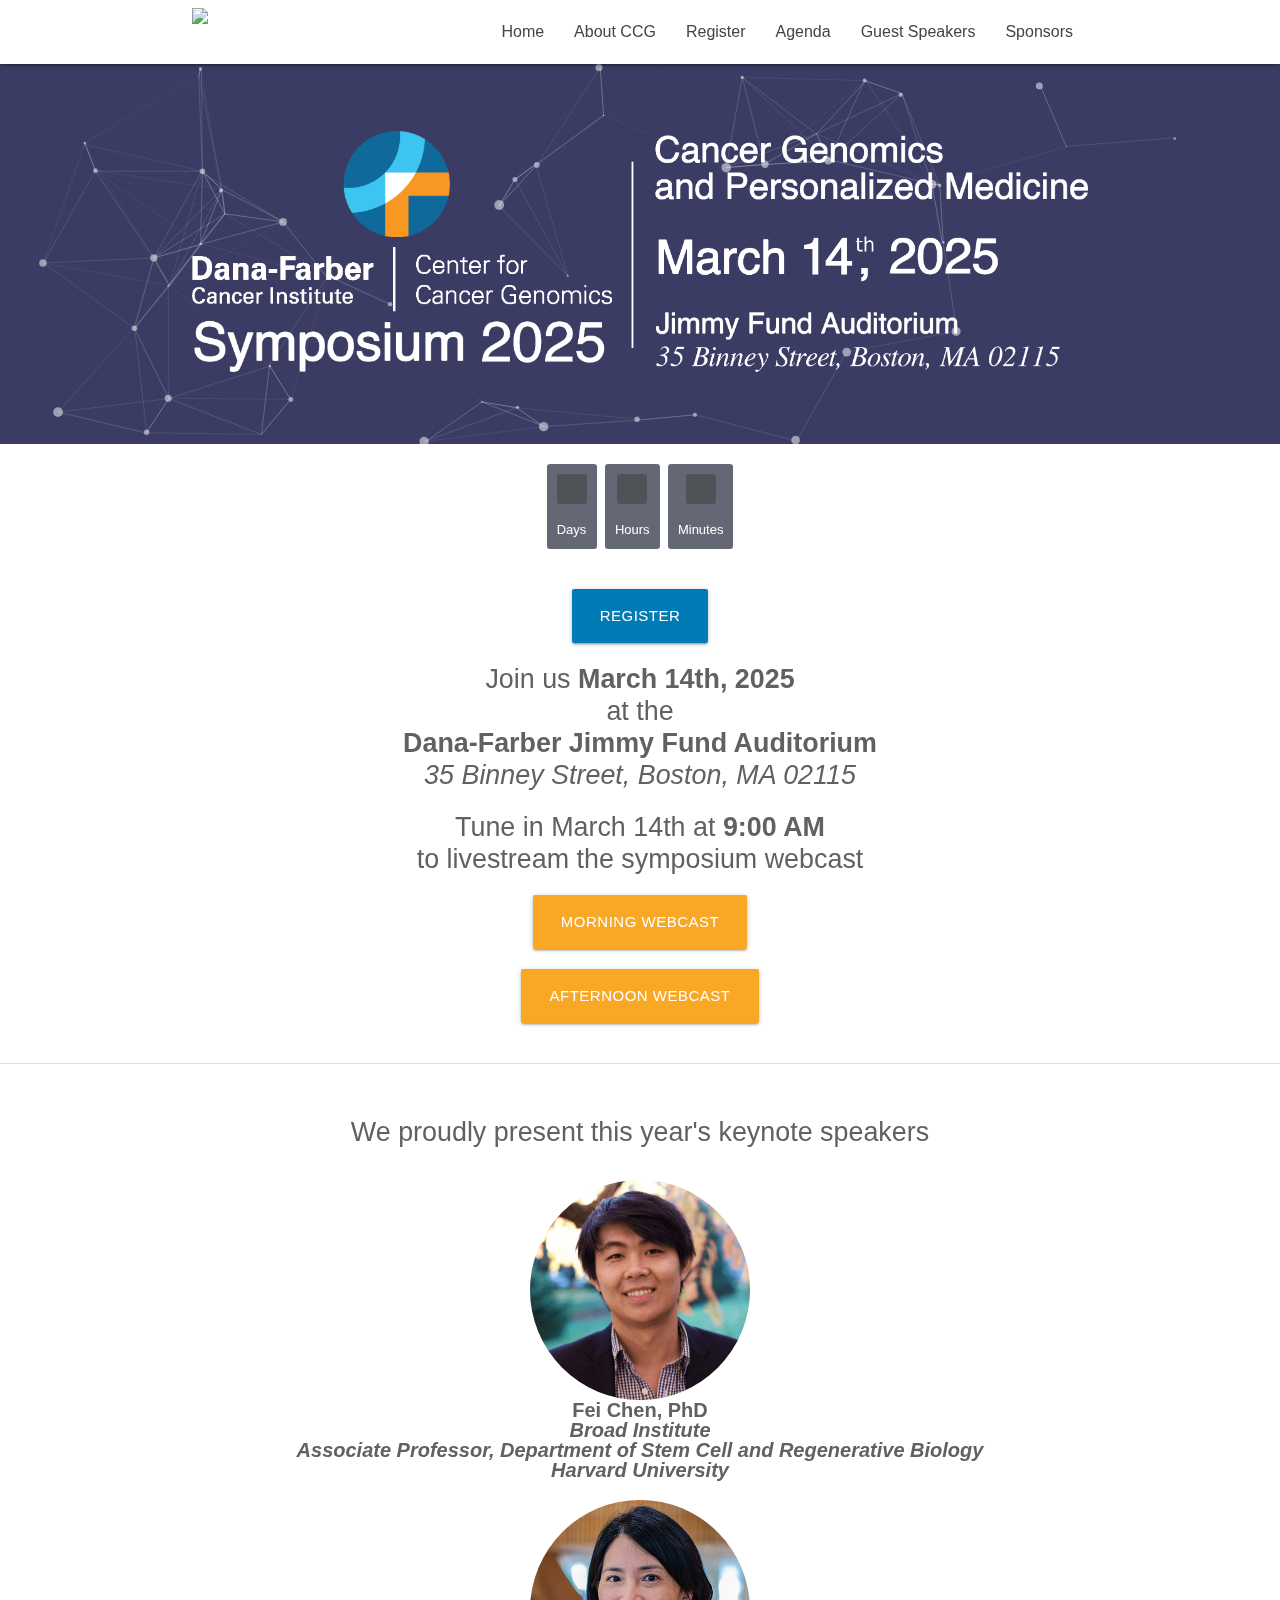
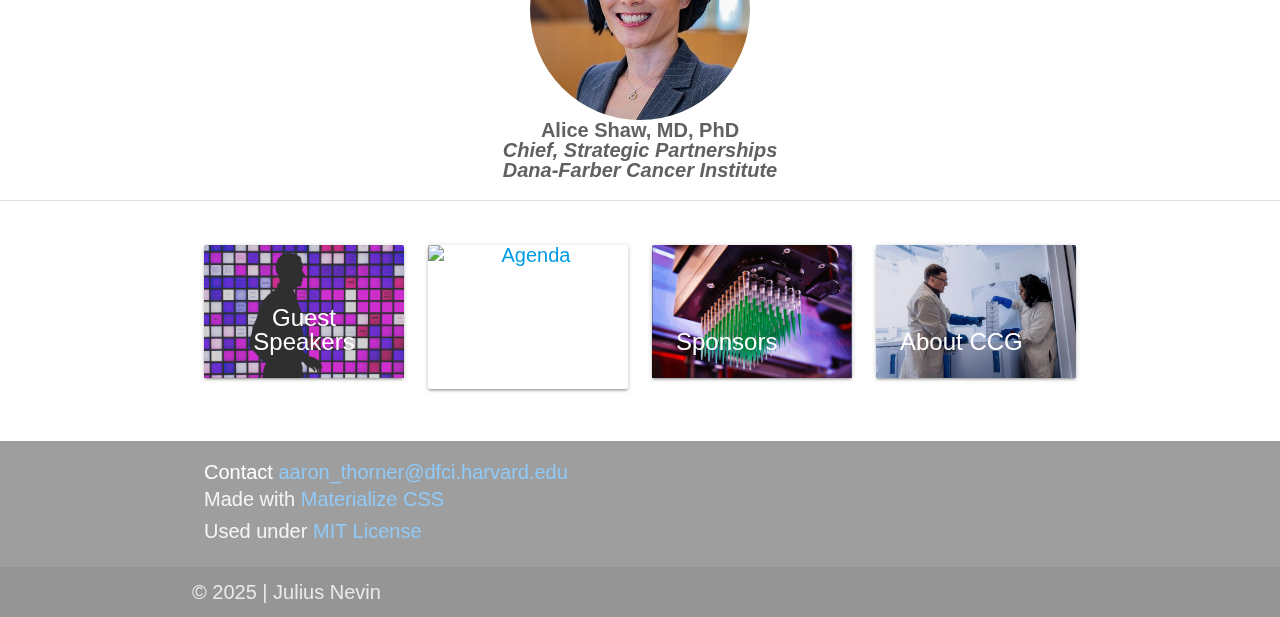
==== commit 3ca31f55: "Added About CCG to index page sidebar" ====
--- a/index.html
+++ b/index.html
@@ -45,6 +45,9 @@
                 <ul class="sidenav" id="nav-mobile">
                     <li>
                         <a href="index.html">Home</a>
+                    </li>
+                    <li>
+                        <a href="https://www.dana-farber.org/research/departments-centers-and-labs/integrative-research-centers/center-for-cancer-genome-discovery/">About CCG</a>
                     </li>
                     <li>
                         <a href="https://docs.google.com/forms/d/e/1FAIpQLScuDEFAcvPMx43AKzjFVj-ldw7Z3uM3o5O2-CAocFxZSpXT2A/viewform">Register</a>
